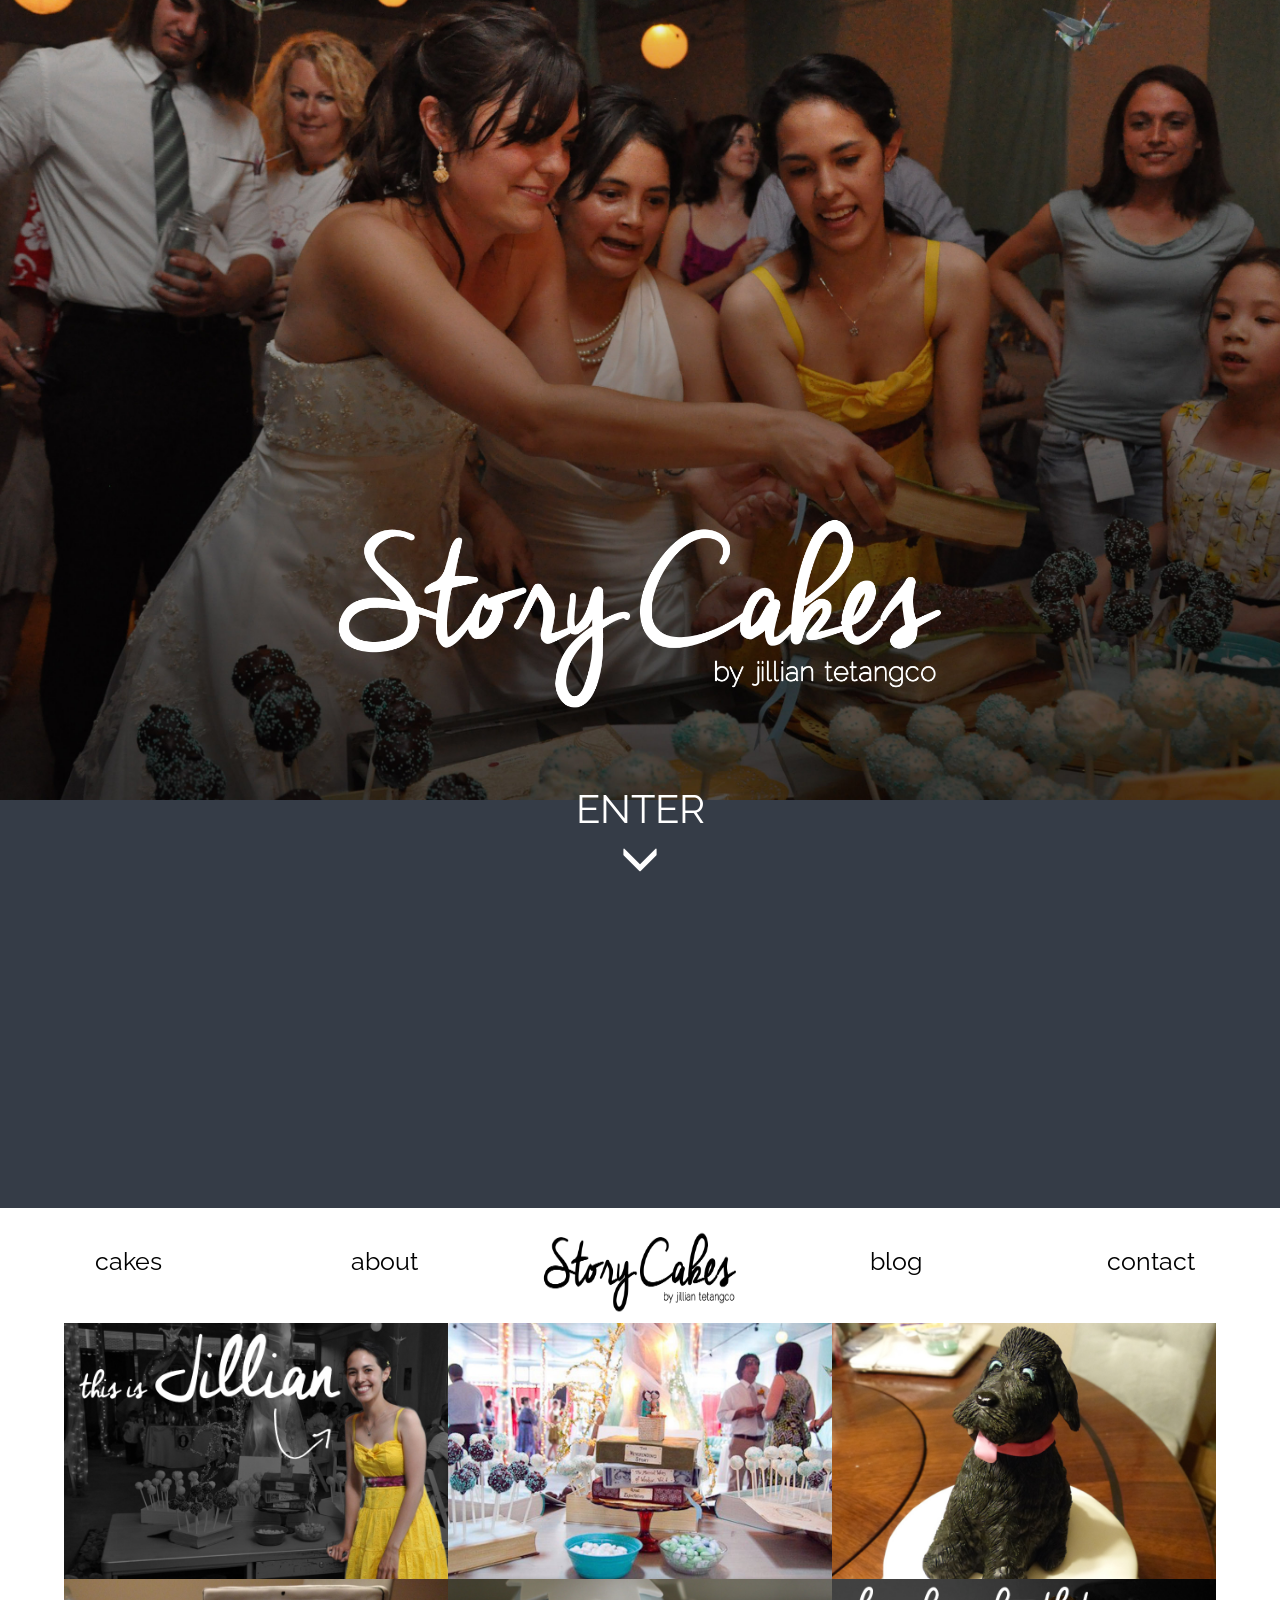
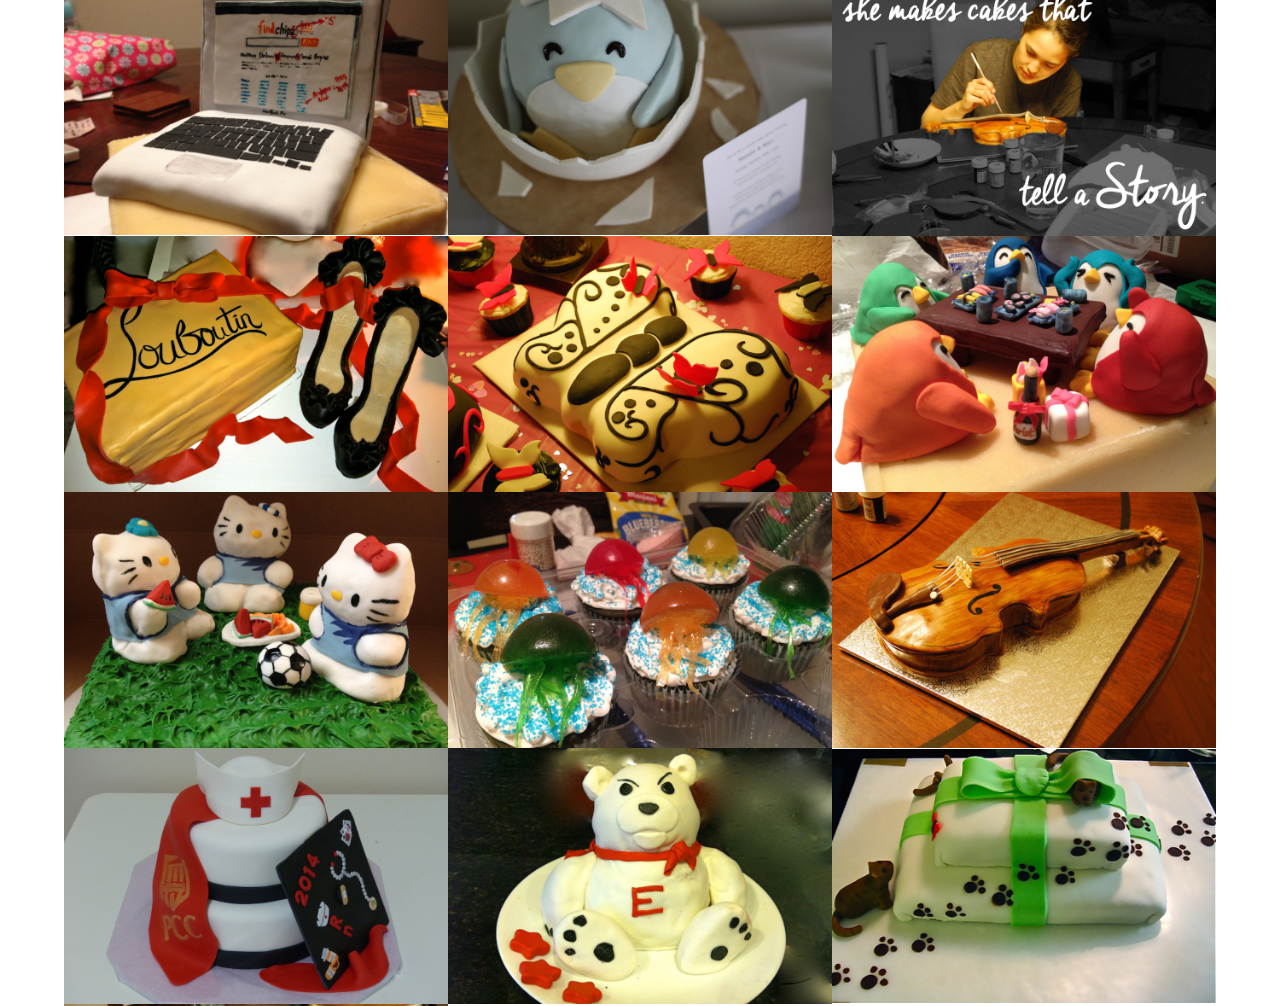
==== index.html @ 8d5866dd "added more cakes" ====
<!DOCTYPE HTML>
<html lang="en">
	<head>
		<link href='http://fonts.googleapis.com/css?family=Montserrat' rel='stylesheet' type='text/css'/>
    	<link href='http://fonts.googleapis.com/css?family=Raleway:400,300' rel='stylesheet' type='text/css'>
		<!--<link rel="shortcut icon" type="image/x-icon" href="img/favicon.ico">-->
		<link href="css/bootstrap.min.css" rel="stylesheet">
		<link rel="stylesheet" type="text/css" href="css/stylesheet.css" />
        <link rel="stylesheet" type="text/css" href="css/sass_compiled.css" />
        <link rel="stylesheet" type="text/css" href="css/sass_compiled.css.map" />
        <!-- jQuery -->
        <script src="js/jquery-1.11.0.min.js"></script>
		<meta charset="UTF-8">
		<title>Story Cakes</title>
	</head>
    <body>
        
        <!--[if lt IE 7]>
            <p class="chromeframe">You are using an <strong>outdated</strong> browser. Please <a href="http://browsehappy.com/">upgrade your browser</a> or <a href="http://www.google.com/chromeframe/?redirect=true">activate Google Chrome Frame</a> to improve your experience.</p>
        <![endif]-->
        
		<!-- Begin splash page -->
        <section id="slide-1" class="homeSlide">
            <div class="splash" data-center="background-position: 50% 0px;" data-top-bottom="background-position: 50% -100px;" data-anchor-target="#slide-1">
                <div class="splash-text"
                    data-center="bottom: 200px; opacity: 0"
                    data-top="bottom: 1200px; opacity: 1"
                    data-anchor-target="#slide-1">
                    
                </div>
                <div class="button-holder"> 
                    <a href="#wrapper" id="enter-button" class="btn btn-lg btn-outline">
                        ENTER<br>
                        <span class="glyphicon glyphicon-menu-down" aria-hidden="true"></span>
                    </a>
                </div>
            </div>
        </section>
        <!-- Top and Primary Navigation Begin -->
		<div id="wrapper">
			
			<div id="right-wrapper">
				<ul class="navbar" id="primary-nav">

					<li id="cakes-li">
						<a href="index.html#wrapper" id="adopt">cakes</a>
					</li>
					<li id="about-li">
						<a href="about.html" id="learnmore">about</a>
					</li>
					<li id="main-logo">
						<a href="home.html"><img id="logo" src="img/splash-text-black.png" alt="logo"/>
						</a>
					</li>
					<li id="blog-li">
						<a href="blog.html" id="rehome">blog</a>
					</li>
					<li id="contact-li">
						<a href="contact.html" id="support">contact</a>
					</li>
				</ul>
			</div>
		</div>
		<!-- Top and Primary Navigation End -->

		<div id="main-wrapper">
			<table>
                <tr>
                    <td class="title-slide">
                        <img id="jillian-slide-1" src="img/home-page-cakes/homepage-title-slide.jpg">
                    </td>    
                    <td class="cake">
                        <a href="#">
                            <img id="wedding" src="img/home-page-cakes/wedding-cake.jpg">
                            <h2 class="blurb cake-title">WEDDING</h2>
                            <p class="blurb cake-description">Sam and Randi, both writers, love books almost as much as they love each other.  

They had a book-themed wedding down to the cake.</p>
                        </a>
                    </td>
                    <td class="cake">
                        <a href="#">
                            <img id="dog" src="img/home-page-cakes/dog-cake.jpg">
                            <h2 class="blurb cake-title">ELANOR'S BIRTHDAY</h2>
                            <p class="blurb cake-description">Eleanor, a black golden-doodle and my dog’s best friend, had a birthday.</p>
                        </a>
                    </td>
                </tr>
                <tr>
                    <td class="cake">
                        <a href="#">
                            <img id="laptop" src="img/home-page-cakes/laptop-cake.jpg">
                            <h2 class="blurb cake-title">LAPTOP</h2>
                            <p class="blurb cake-description">A surprise cake for my coworker who did quality assurance testing on 

www.findchips.com.  No errors could go past her!</p>
                        </a>
                    </td>    
                    <td class="cake">
                        <a href="#">
                            <img id="penguin" src="img/home-page-cakes/penguin-cake.jpg">
                            <h2 class="blurb cake-title">HATCHING PENGUIN</h2>
                            <p class="blurb cake-description">What could be better than a penguin hatchling of for a penguin-lover’s baby shower?</p>
                        </a>
                    </td>
                    <td class="title-slide">
                        <img id="jillian-slide-1" src="img/home-page-cakes/homepage-title-slide2.jpg">
                    </td>  
                </tr>
                <tr>
                    <td class="cake">
                        <a href="#">
                            <img id="shoe" src="img/home-page-cakes/shoe-cake.jpeg">
                            <h2 class="blurb cake-title">LOUBOUTIN SHOES</h2>
                            <p class="blurb cake-description">Nicole couldn’t quite spend ~$1000 for the shoes her best friend loved, so she 

wanted to give them to her in another way.</p>
                        </a>
                    </td>    
                    <td class="cake">
                        <a href="#">
                            <img id="butterfly" src="img/home-page-cakes/butterfly-cake.jpg">
                            <h2 class="blurb cake-title">BUTTERFLY</h2>
                            <p class="blurb cake-description">Patty adores butterflies and the colors pink and black, so I wanted to make those

things come to life for her 47th birthday.</p>
                        </a>
                    </td>
                    <td class="cake">
                        <a href="#">
                            <img id="party" src="img/home-page-cakes/penguin-party-cake.jpg">
                            <h2 class="blurb cake-title">PENGUIN PARTY</h2>
                            <p class="blurb cake-description">Great times spent at an Izakaya restaurant with friends turned into a cake for a

penguin-lover!</p>
                        </a>
                    </td>
                </tr>
                <tr>
                    <td class="cake">
                        <a href="#">
                            <img id="kitty" src="img/home-page-cakes/kitty-cake.jpeg">
                            <h2 class="blurb cake-title">HELLO KITTY</h2>
                            <p class="blurb cake-description">Isabelle has magic Hello Kitty toys that come to life.  When she’s not looking, they

also like to play soccer in uniforms that match hers.</p>
                        </a>
                    </td>    
                    <td class="cake">
                        <a href="#">
                            <img id="jellyfish" src="img/home-page-cakes/jellyfish-cake.jpg">
                            <h2 class="blurb cake-title">JELLYFISH CUPCAKES</h2>
                            <p class="blurb cake-description">I melted down gummy bears and shaped them into jellyfish, Aya’s favorite sea 

creature!</p>
                        </a>
                    </td>
                    <td class="cake">
                        <a href="#">
                            <img id="violin" src="img/home-page-cakes/violin-cake.jpg">
                            <h2 class="blurb cake-title">VIOLIN</h2>
                            <p class="blurb cake-description">A chocolate violin cake made for a young, talented, and budding violinist!</p>
                        </a>
                    </td>
                </tr>
                <tr>
                    <td class="cake">
                        <a href="#">
                            <img id="nurse" src="img/home-page-cakes/nurse-cake.jpg">
                            <h2 class="blurb cake-title">NURSING SCHOOL GRADUATION</h2>
                            <p class="blurb cake-description">Stephanie, the nursing school graduate, made her graduation cap and unknowingly 

inspired this cake.</p>
                        </a>
                    </td>
                    <td class="cake">
                        <a href="#">
                            <img id="bear" src="img/home-page-cakes/polarbear.jpg">
                            <h2 class="blurb cake-title">POLAR BEAR</h2>
                            <p class="blurb cake-description">A feisty, fun red-velvet polar bear made for a friend’s birthday.</p>
                        </a>
                    </td>
                    <td class="cake">
                        <a href="#">
                            <img id="nurse" src="img/home-page-cakes/catpenguinturkey.jpg">
                            <h2 class="blurb cake-title">CAT, PENGUIN, TURKEY</h2>
                            <p class="blurb cake-description">These fun and silly cakes were my learning stepping stones into cake making.</p>
                        </a>
                    </td>
                </tr>
                <tr>
                    <td class="cake">
                        <a href="#">
                            <img id="soccer" src="img/home-page-cakes/angrysoccer.jpg">
                            <h2 class="blurb cake-title">ANGRY BIRD SOCCER</h2>
                            <p class="blurb cake-description">A quick, special surprise for two awesome kids who did amazing things at school!</p>
                        </a>
                    </td>
                </tr>
            </table>
		</div>
		
		<footer>
			<div class="footer-wrapper">
				<h2>copyright &copy; 2015 jillian tetangco.  storycakes.com</h2>
			</div>
		</footer>
        <!-- Include all compiled plugins (below), or include individual files as needed -->
        <script src="js/bootstrap.min.js"></script>
        <script src="js/skrollr.js"></script>
        <script src="js/_main.js"></script>
        <!-- Smooth scrolling javscript taken from CSS Tricks -->
        <script>
            $(function() {
              $('a[href*=#]:not([href=#])').click(function() {
                if (location.pathname.replace(/^\//,'') == this.pathname.replace(/^\//,'') && location.hostname == this.hostname) {

                  var target = $(this.hash);
                  target = target.length ? target : $('[name=' + this.hash.slice(1) +']');
                  if (target.length) {
                    $('html,body').animate({
                      scrollTop: target.offset().top
                    }, 1000);
                    return false;
                  }
                }
              });
            });
        </script>
    </body>
</html>
---- css/stylesheet.css ----
html, body {
	font-family: 'Raleway', sans-serif;
	margin: 0;
	height: 100%;
}
#wrapper {
	height: 115px;
	margin: 0;
	z-index: 99;
	position: relative;
	background-color: #fff;
}
.inline {
	display: inline-block;
}
#right-wrapper {
	width: 100%;
	height: 115px;
	display: block;
	margin-left: auto;
	margin-right: auto;
	float: left;
}
.navbar {
	display: inline-block;
	padding: 0;
	height: 35px;
	margin: 30px 0 0 0;
	position: absolute;
}
#cakes-li {
	width: 20%; 
}
#about-li {
	width: 20%; 
}
#main-logo {
	width: 20%; 
    margin: -30px 0 0 0;
}
#blog-li {
	width: 20%; 
}
#contact-li {
	width: 20%; 
}
#wrapper img {
	width: 80%;
	height: 100px;
}
#primary-nav {
	position: relative;
	font-family: 'Raleway';
	font-size: 25px;
	padding-bottom: 20px;
	padding-top: 13px;
	width: 100%;
}
#primary-nav li {
	line-height: 0.75em;
}
.navbar li {
	height: auto;
	float: left;  /* This lines up the menu items horizontally */
	text-align: center;  /* All text is placed in the center of the box */
	list-style: none;  /* Removes the default styling (bullets) for the list */
	padding: 0;
}
.navbar a {	
	text-decoration: none;  /* Removes the default hyperlink styling. */
	display: block;
	text-align: center;
}
#primary-nav.navbar li a:hover {
	color: black;
}
#primary-nav.navbar a {
	color: black;
}
#main-wrapper {
	display: block;
	position: relative;
	width: 90%;
	min-height: 100%;
	margin: 0 auto;
	margin-bottom: -50px;
}
#main-wrapper:after {
	content: "";
	display: block;
}
footer {
	color: gray;
	margin-top: -50px;
	height: 50px;
	font-size: 8px;
}
.footer-wrapper, #main-wrapper:after {
	height: 50px;
}
.footer-wrapper {
	width: 90%;
	float: right;
	margin-right: auto;
	margin-left: auto;
	font-family: 'Raleway', sans-serif;
}
---- css/sass_compiled.css ----
section {
  height: 100%;
  max-height: 1400px;
  min-width: 960px;
  opacity: 1; }

.splash {
  background: #353C47 url("../img/splash-image-black.jpg") top center no-repeat;
  background-repeat: no-repeat;
  background-attachment: fixed;
  background-size: cover;
  width: 100%;
  height: 100%; }
  .splash .splash-text {
    width: 100%;
    height: 100%;
    overflow: hidden;
    position: relative;
    background: url("../img/splash-text.png") center center no-repeat;
    background-size: contain;
    top: 45%;
    left: 50%;
    height: 25%;
    width: 50%;
    margin: -15% 0 0 -25%; }
  .splash .button-holder #enter-button {
    width: 100%;
    font-size: 40px;
    position: absolute;
    bottom: 0; }
  .splash .btn-outline {
    color: white;
    background-color: transparent; }

#main-wrapper {
  width: 90%; }
  #main-wrapper .title-slide {
    width: 33%;
    padding: 0px;
    overflow: hidden;
    position: relative; }
    #main-wrapper .title-slide img {
      width: 100%;
      height: auto; }
  #main-wrapper .cake {
    width: 33%;
    padding: 0px;
    overflow: hidden;
    position: relative; }
    #main-wrapper .cake img {
      width: 100%;
      height: auto;
      -webkit-transition: all 0.5s ease;
      -moz-transition: all 0.5s ease;
      -o-transition: all 0.5s ease;
      -ms-transition: all 0.5s ease;
      transition: all 0.5s ease; }
    #main-wrapper .cake .blurb {
      position: absolute;
      top: 0;
      bottom: 0;
      left: 0;
      right: 0;
      color: #fff;
      visibility: hidden;
      opacity: 0;
      text-align: center;
      -webkit-transition: visibility opacity 0.2s; }
    #main-wrapper .cake .cake-title {
      height: 20%;
      top: 35%;
      overflow: hidden;
      white-space: nowrap; }
    #main-wrapper .cake .cake-description {
      width: 100%;
      font-size: 20px;
      height: 40%;
      top: 60%;
      padding: 20px; }
    #main-wrapper .cake:hover img {
      filter: blur(2px) grayscale(1) brightness(0.4);
      -webkit-filter: blur(2px) grayscale(1) brightness(0.4);
      -moz-filter: blur(2px) grayscale(1) brightness(0.4);
      -o-filter: blur(2px) grayscale(1) brightness(0.4);
      -ms-filter: blur(2px) grayscale(1) brightness(0.4); }
    #main-wrapper .cake:hover .blurb {
      visibility: visible;
      opacity: 1; }

/*# sourceMappingURL=sass_compiled.css.map */
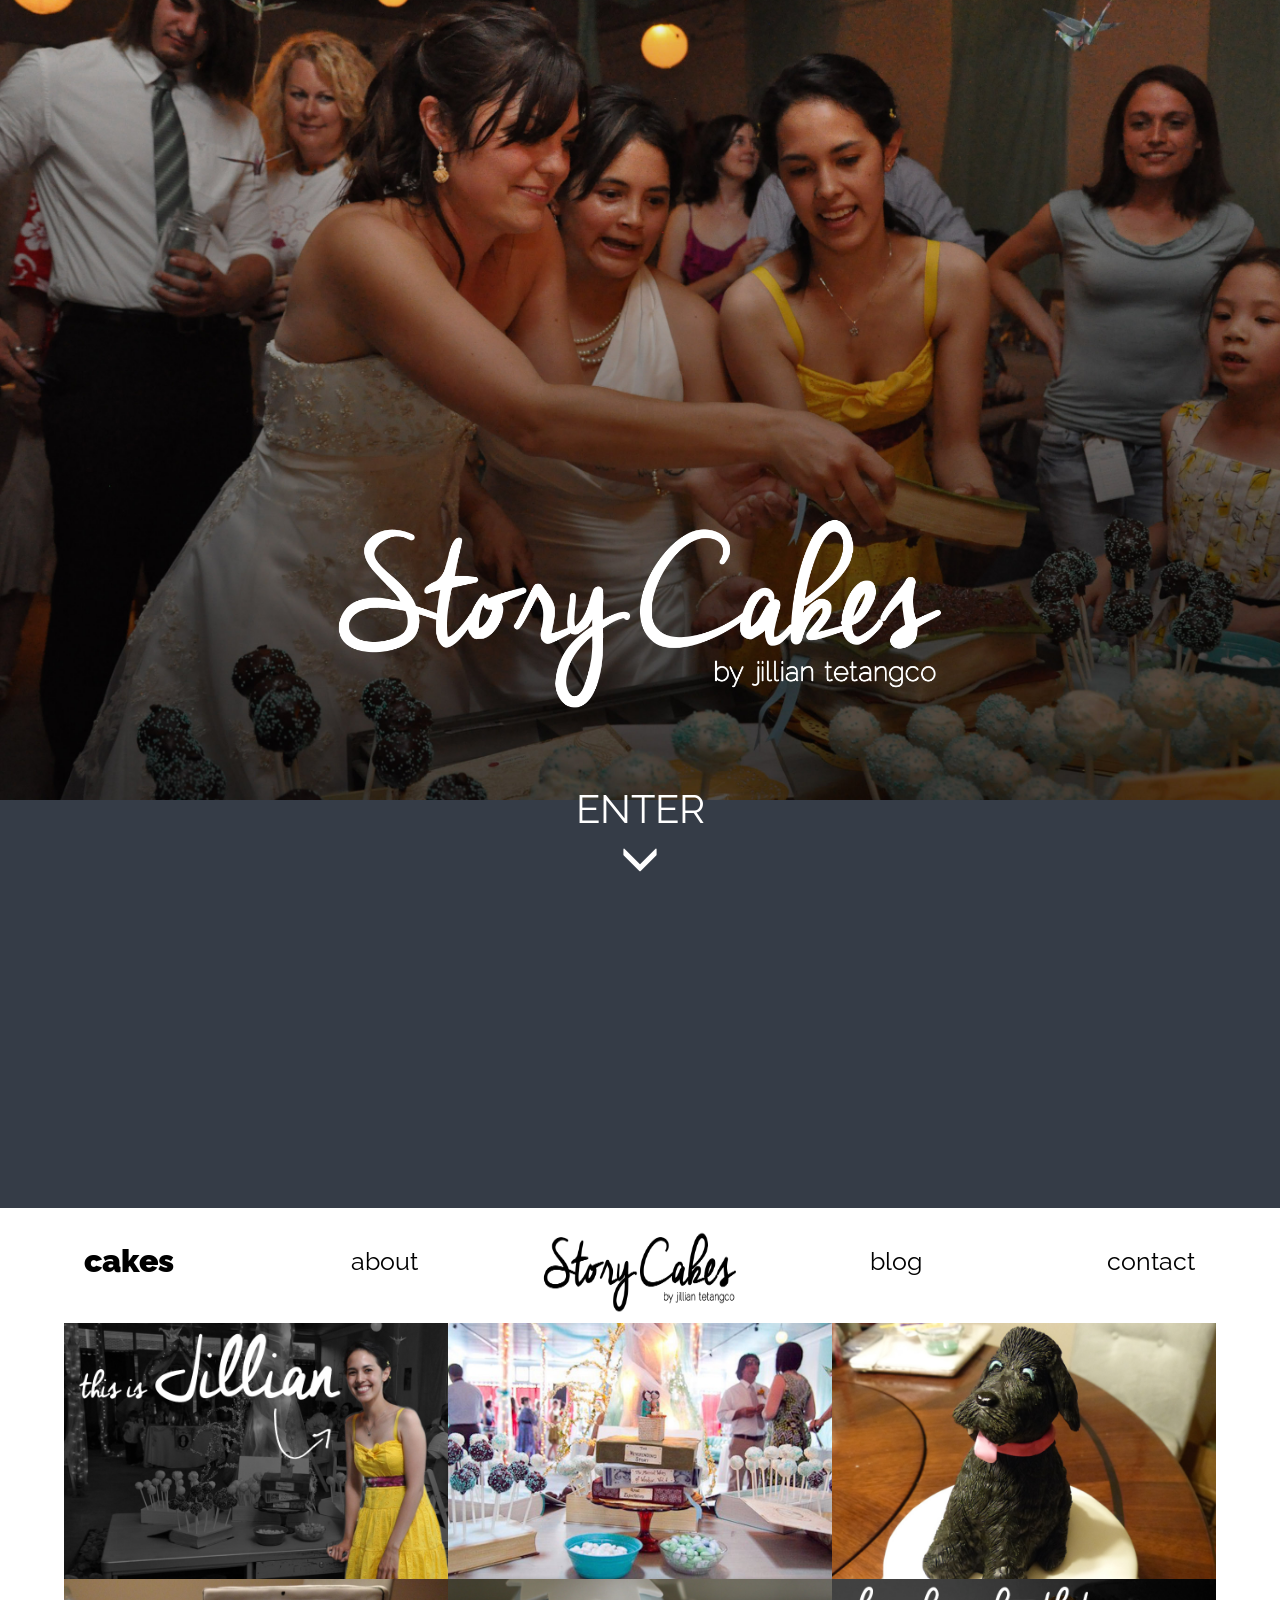
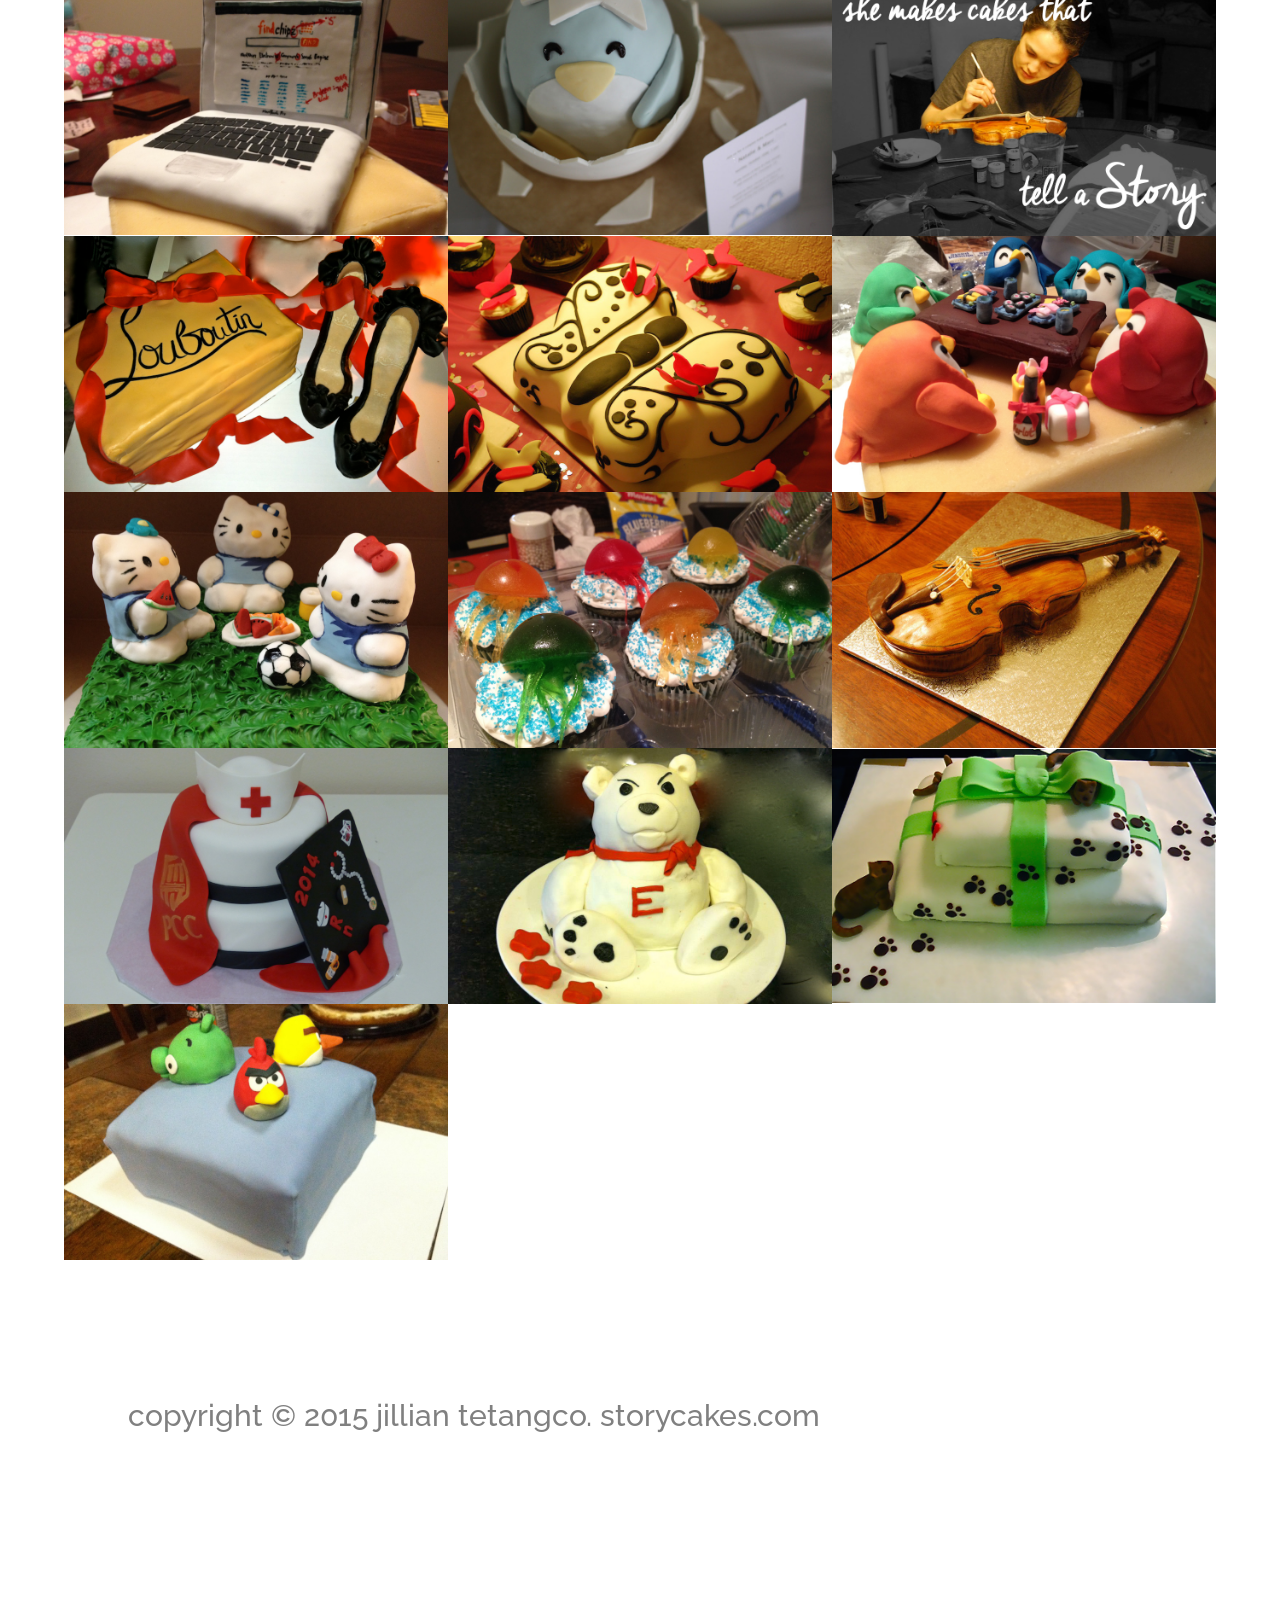
==== commit 14d49952: "restyled blog page, made active pages bolded title" ====
--- a/index.html
+++ b/index.html
@@ -42,7 +42,7 @@
 			<div id="right-wrapper">
 				<ul class="navbar" id="primary-nav">
 
-					<li id="cakes-li">
+					<li class="active" id="cakes-li">
 						<a href="index.html#wrapper" id="adopt">cakes</a>
 					</li>
 					<li id="about-li">
--- a/css/stylesheet.css
+++ b/css/stylesheet.css
@@ -27,6 +27,11 @@
 	height: 35px;
 	margin: 30px 0 0 0;
 	position: absolute;
+}
+#primary-nav.navbar > li.active > a {
+	display: inline-block;
+	font-weight: 900;
+	font-size: 32px;
 }
 #cakes-li {
 	width: 20%; 
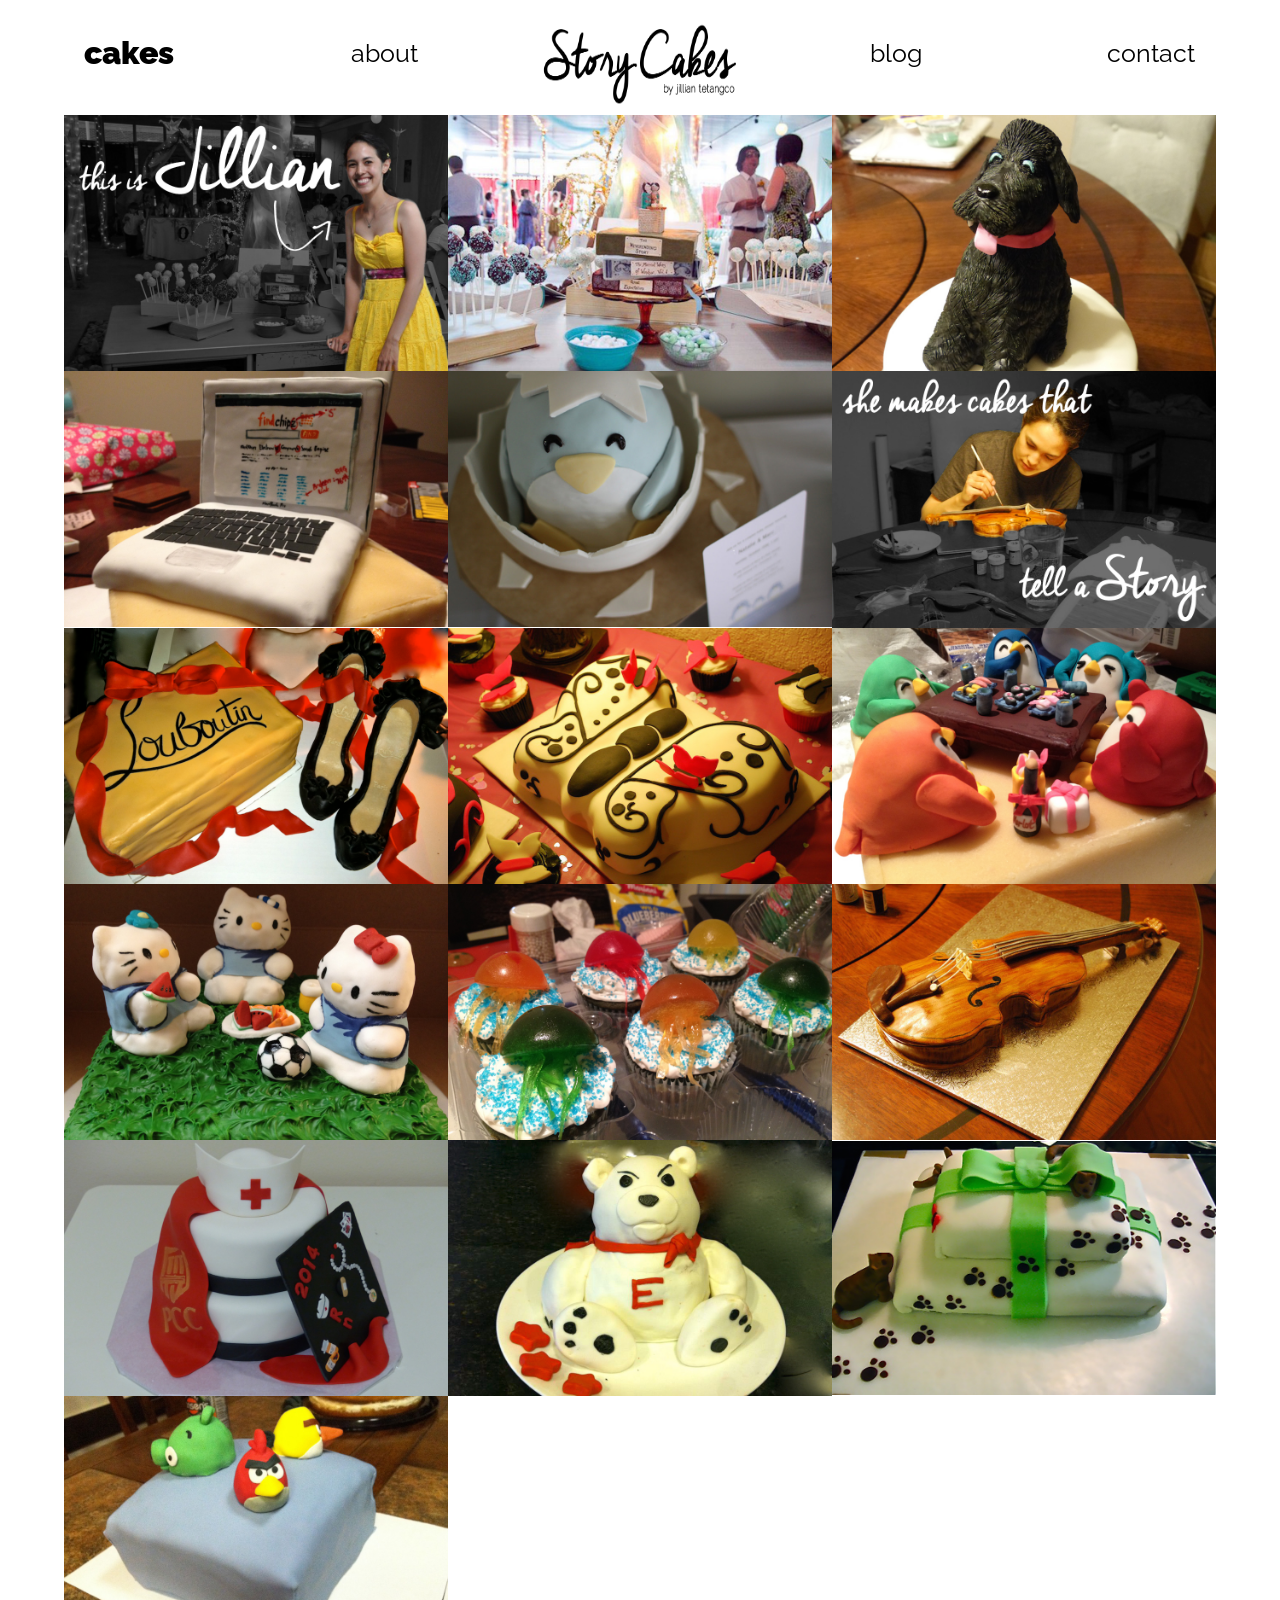
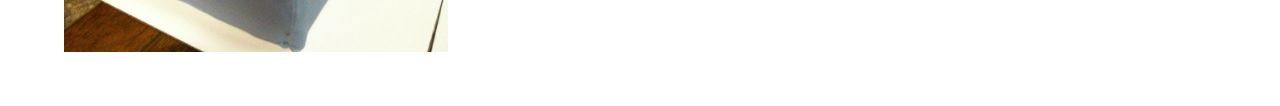
==== commit 131e1180: "modals" ====
--- a/index.html
+++ b/index.html
@@ -20,7 +20,7 @@
         <![endif]-->
         
 		<!-- Begin splash page -->
-        <section id="slide-1" class="homeSlide">
+        <!--<section id="slide-1" class="homeSlide">
             <div class="splash" data-center="background-position: 50% 0px;" data-top-bottom="background-position: 50% -100px;" data-anchor-target="#slide-1">
                 <div class="splash-text"
                     data-center="bottom: 200px; opacity: 0"
@@ -64,13 +64,78 @@
 		<!-- Top and Primary Navigation End -->
 
 		<div id="main-wrapper">
+            <!-- Wedding Modal -->
+            <div class="modal fade" id="wedding" tabindex="-1" role="dialog" aria-labelledby="myModalLabel" aria-hidden="true">
+                <div class="modal-dialog">
+                    <div class="modal-content">
+                        <div class="modal-header">
+                            <button type="button" class="close" data-dismiss="modal" aria-label="Close"><span aria-hidden="true">&times;</span></button>
+                            <h2 class="modal-title" id="myModalLabel">Wedding Cake</h2>
+                        </div>
+                        <div class="modal-body">
+                            <div class="main-img">
+                                <img src="img/home-page-cakes/wedding-cake.jpg" name="weddingpic">
+                            </div>
+                            <div class="side-img">
+                                <img src="img/home-page-cakes/wedding-cake.jpg" name="wedding1" onclick="weddingpic.src=wedding1.src">
+                                <img src="img/home-page-cakes/wedding-modal/wedding-modal-1.jpg" name="wedding2" onclick="weddingpic.src=wedding2.src">
+                                <img src="img/home-page-cakes/wedding-modal/wedding-modal-3.jpg" name="wedding3" onclick="weddingpic.src=wedding3.src">
+                            </div>
+                        </div>
+                    </div>
+                </div>
+            </div>
+            
+            <!-- Dog Modal -->
+            <div class="modal fade" id="dog" tabindex="-1" role="dialog" aria-labelledby="myModalLabel" aria-hidden="true">
+                <div class="modal-dialog">
+                    <div class="modal-content">
+                        <div class="modal-header">
+                            <button type="button" class="close" data-dismiss="modal" aria-label="Close"><span aria-hidden="true">&times;</span></button>
+                            <h2 class="modal-title" id="myModalLabel">Elanor's Birthday</h2>
+                        </div>
+                        <div class="modal-body">
+                            <div class="main-img">
+                                <img src="img/home-page-cakes/dog-cake.jpg" name="dogpic">
+                            </div>
+                            <div class="side-img">
+                                <img src="img/home-page-cakes/dog-cake.jpg" name="dog1" onclick="dogpic.src=dog1.src">
+                                <img src="img/home-page-cakes/dog-modal/dog-modal-1.jpg" name="dog2" onclick="dogpic.src=dog2.src">
+                                <img src="img/home-page-cakes/dog-modal/dog-modal-2.jpg" name="dog3" onclick="dogpic.src=dog3.src">
+                            </div>
+                        </div>
+                    </div>
+                </div>
+            </div>
+            
+            <!-- Laptop Modal -->
+            <div class="modal fade" id="dog" tabindex="-1" role="dialog" aria-labelledby="myModalLabel" aria-hidden="true">
+                <div class="modal-dialog">
+                    <div class="modal-content">
+                        <div class="modal-header">
+                            <button type="button" class="close" data-dismiss="modal" aria-label="Close"><span aria-hidden="true">&times;</span></button>
+                            <h2 class="modal-title" id="myModalLabel">Elanor's Birthday</h2>
+                        </div>
+                        <div class="modal-body">
+                            <div class="main-img">
+                                <img src="img/home-page-cakes/dog-cake.jpg" name="dogpic">
+                            </div>
+                            <div class="side-img">
+                                <img src="img/home-page-cakes/dog-cake.jpg" name="dog1" onclick="dogpic.src=dog1.src">
+                                <img src="img/home-page-cakes/dog-modal/dog-modal-1.jpg" name="dog2" onclick="dogpic.src=dog2.src">
+                                <img src="img/home-page-cakes/dog-modal/dog-modal-2.jpg" name="dog3" onclick="dogpic.src=dog3.src">
+                            </div>
+                        </div>
+                    </div>
+                </div>
+            </div>
 			<table>
                 <tr>
                     <td class="title-slide">
                         <img id="jillian-slide-1" src="img/home-page-cakes/homepage-title-slide.jpg">
                     </td>    
                     <td class="cake">
-                        <a href="#">
+                        <a data-toggle="modal" data-target="#wedding">
                             <img id="wedding" src="img/home-page-cakes/wedding-cake.jpg">
                             <h2 class="blurb cake-title">WEDDING</h2>
                             <p class="blurb cake-description">Sam and Randi, both writers, love books almost as much as they love each other.  
@@ -79,7 +144,7 @@
                         </a>
                     </td>
                     <td class="cake">
-                        <a href="#">
+                        <a data-toggle="modal" data-target="#dog">
                             <img id="dog" src="img/home-page-cakes/dog-cake.jpg">
                             <h2 class="blurb cake-title">ELANOR'S BIRTHDAY</h2>
                             <p class="blurb cake-description">Eleanor, a black golden-doodle and my dog’s best friend, had a birthday.</p>
@@ -88,7 +153,7 @@
                 </tr>
                 <tr>
                     <td class="cake">
-                        <a href="#">
+                        <a data-toggle="modal" data-target="#wedding">
                             <img id="laptop" src="img/home-page-cakes/laptop-cake.jpg">
                             <h2 class="blurb cake-title">LAPTOP</h2>
                             <p class="blurb cake-description">A surprise cake for my coworker who did quality assurance testing on 
@@ -97,7 +162,7 @@
                         </a>
                     </td>    
                     <td class="cake">
-                        <a href="#">
+                        <a data-toggle="modal" data-target="#wedding">
                             <img id="penguin" src="img/home-page-cakes/penguin-cake.jpg">
                             <h2 class="blurb cake-title">HATCHING PENGUIN</h2>
                             <p class="blurb cake-description">What could be better than a penguin hatchling of for a penguin-lover’s baby shower?</p>
@@ -109,7 +174,7 @@
                 </tr>
                 <tr>
                     <td class="cake">
-                        <a href="#">
+                        <a data-toggle="modal" data-target="#wedding">
                             <img id="shoe" src="img/home-page-cakes/shoe-cake.jpeg">
                             <h2 class="blurb cake-title">LOUBOUTIN SHOES</h2>
                             <p class="blurb cake-description">Nicole couldn’t quite spend ~$1000 for the shoes her best friend loved, so she 
@@ -118,7 +183,7 @@
                         </a>
                     </td>    
                     <td class="cake">
-                        <a href="#">
+                        <a data-toggle="modal" data-target="#wedding">
                             <img id="butterfly" src="img/home-page-cakes/butterfly-cake.jpg">
                             <h2 class="blurb cake-title">BUTTERFLY</h2>
                             <p class="blurb cake-description">Patty adores butterflies and the colors pink and black, so I wanted to make those
@@ -127,7 +192,7 @@
                         </a>
                     </td>
                     <td class="cake">
-                        <a href="#">
+                        <a data-toggle="modal" data-target="#wedding">
                             <img id="party" src="img/home-page-cakes/penguin-party-cake.jpg">
                             <h2 class="blurb cake-title">PENGUIN PARTY</h2>
                             <p class="blurb cake-description">Great times spent at an Izakaya restaurant with friends turned into a cake for a
@@ -138,7 +203,7 @@
                 </tr>
                 <tr>
                     <td class="cake">
-                        <a href="#">
+                        <a data-toggle="modal" data-target="#wedding">
                             <img id="kitty" src="img/home-page-cakes/kitty-cake.jpeg">
                             <h2 class="blurb cake-title">HELLO KITTY</h2>
                             <p class="blurb cake-description">Isabelle has magic Hello Kitty toys that come to life.  When she’s not looking, they
@@ -147,7 +212,7 @@
                         </a>
                     </td>    
                     <td class="cake">
-                        <a href="#">
+                        <a data-toggle="modal" data-target="#wedding">
                             <img id="jellyfish" src="img/home-page-cakes/jellyfish-cake.jpg">
                             <h2 class="blurb cake-title">JELLYFISH CUPCAKES</h2>
                             <p class="blurb cake-description">I melted down gummy bears and shaped them into jellyfish, Aya’s favorite sea 
@@ -156,7 +221,7 @@
                         </a>
                     </td>
                     <td class="cake">
-                        <a href="#">
+                        <a data-toggle="modal" data-target="#wedding">
                             <img id="violin" src="img/home-page-cakes/violin-cake.jpg">
                             <h2 class="blurb cake-title">VIOLIN</h2>
                             <p class="blurb cake-description">A chocolate violin cake made for a young, talented, and budding violinist!</p>
@@ -165,7 +230,7 @@
                 </tr>
                 <tr>
                     <td class="cake">
-                        <a href="#">
+                        <a data-toggle="modal" data-target="#wedding">
                             <img id="nurse" src="img/home-page-cakes/nurse-cake.jpg">
                             <h2 class="blurb cake-title">NURSING SCHOOL GRADUATION</h2>
                             <p class="blurb cake-description">Stephanie, the nursing school graduate, made her graduation cap and unknowingly 
@@ -174,14 +239,14 @@
                         </a>
                     </td>
                     <td class="cake">
-                        <a href="#">
+                        <a data-toggle="modal" data-target="#wedding">
                             <img id="bear" src="img/home-page-cakes/polarbear.jpg">
                             <h2 class="blurb cake-title">POLAR BEAR</h2>
                             <p class="blurb cake-description">A feisty, fun red-velvet polar bear made for a friend’s birthday.</p>
                         </a>
                     </td>
                     <td class="cake">
-                        <a href="#">
+                        <a data-toggle="modal" data-target="#wedding">
                             <img id="nurse" src="img/home-page-cakes/catpenguinturkey.jpg">
                             <h2 class="blurb cake-title">CAT, PENGUIN, TURKEY</h2>
                             <p class="blurb cake-description">These fun and silly cakes were my learning stepping stones into cake making.</p>
@@ -190,7 +255,7 @@
                 </tr>
                 <tr>
                     <td class="cake">
-                        <a href="#">
+                        <a data-toggle="modal" data-target="#wedding">
                             <img id="soccer" src="img/home-page-cakes/angrysoccer.jpg">
                             <h2 class="blurb cake-title">ANGRY BIRD SOCCER</h2>
                             <p class="blurb cake-description">A quick, special surprise for two awesome kids who did amazing things at school!</p>
--- a/css/sass_compiled.css
+++ b/css/sass_compiled.css
@@ -87,4 +87,25 @@
       visibility: visible;
       opacity: 1; }
 
+.modal-dialog {
+  width: 70%;
+  height: 40px; }
+  .modal-dialog .modal-body {
+    height: 100%; }
+    .modal-dialog .modal-body .main-img {
+      width: 75%;
+      display: inline-block; }
+      .modal-dialog .modal-body .main-img img {
+        width: 100%;
+        height: auto; }
+    .modal-dialog .modal-body .side-img {
+      width: 25%;
+      height: 100%;
+      float: right;
+      display: inline-block; }
+      .modal-dialog .modal-body .side-img img {
+        float: right;
+        width: 100%;
+        height: auto; }
+
 /*# sourceMappingURL=sass_compiled.css.map */
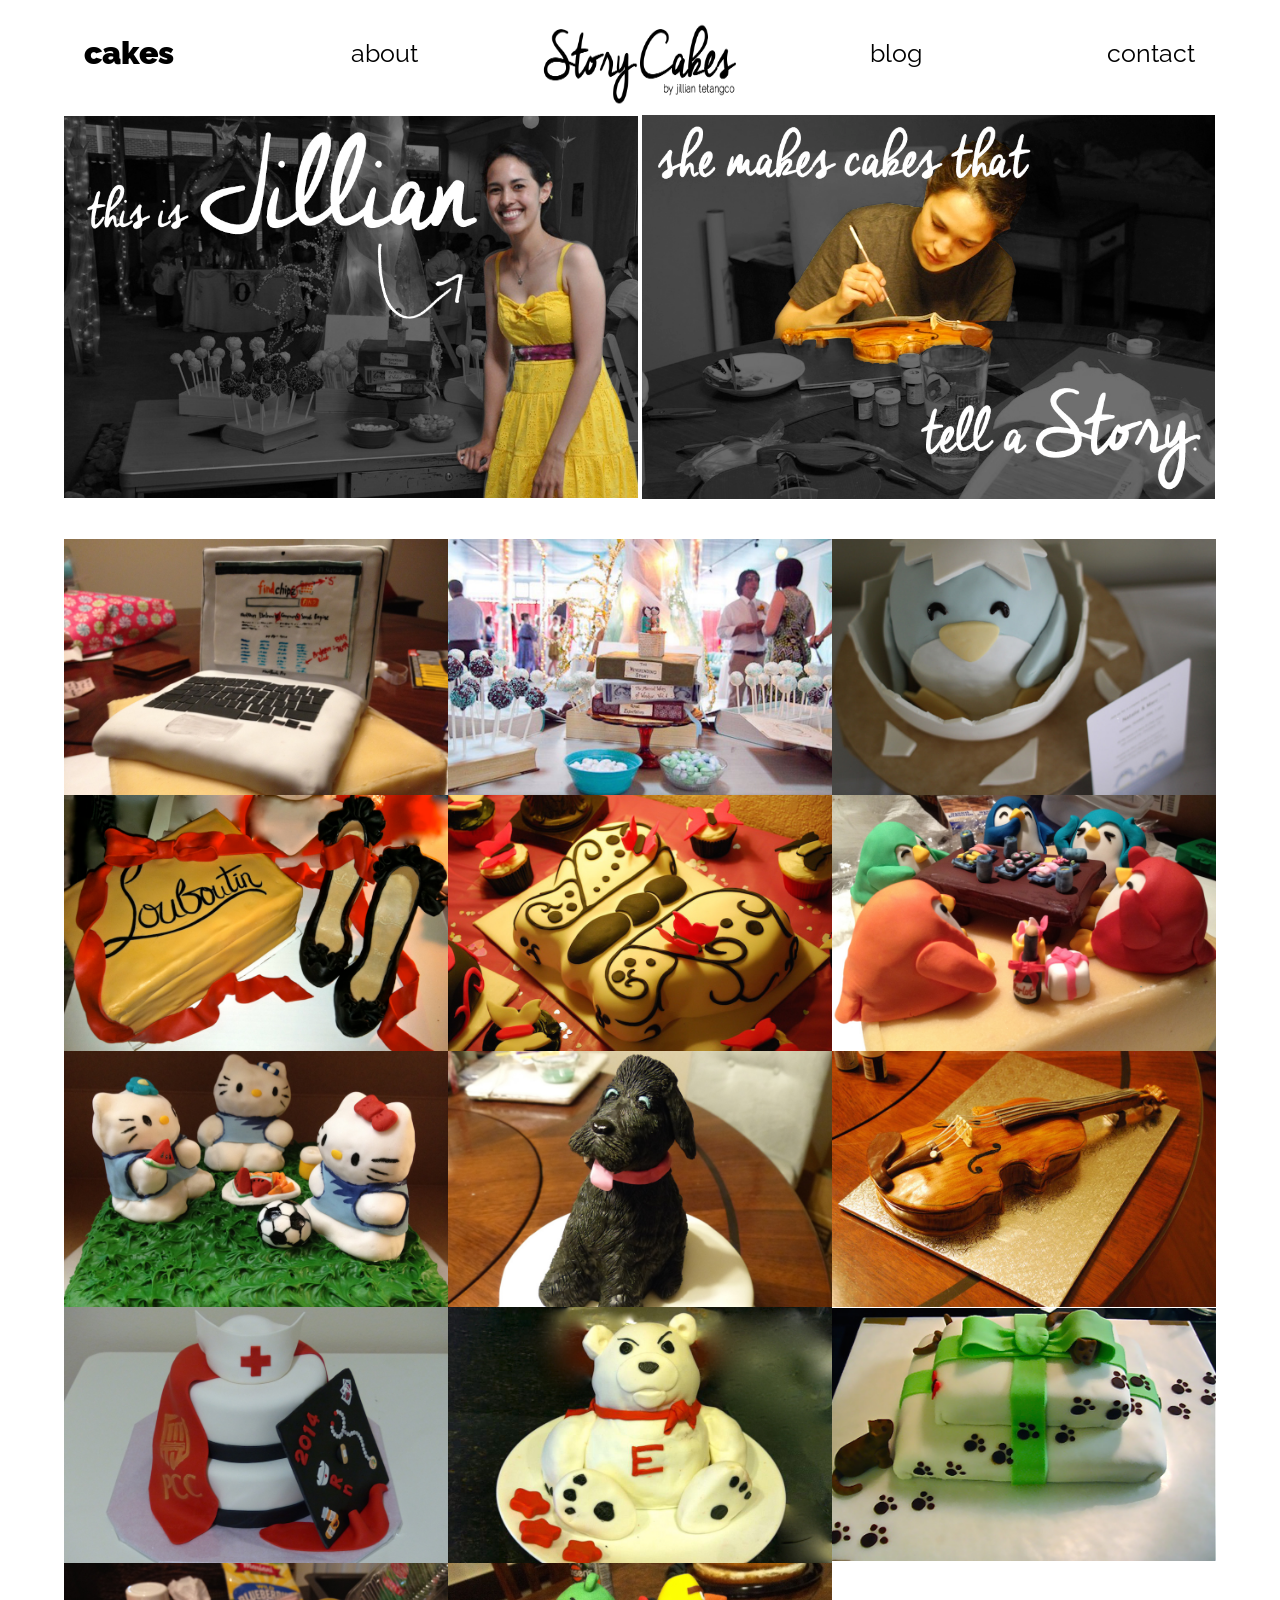
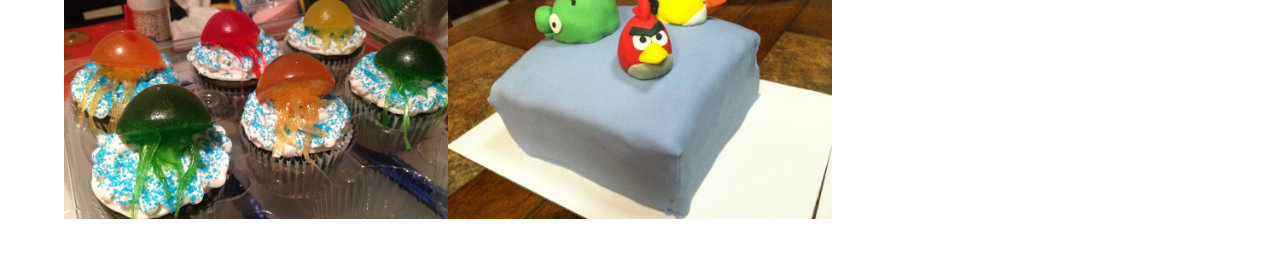
==== commit aa34e186: "more modals" ====
--- a/index.html
+++ b/index.html
@@ -109,31 +109,220 @@
             </div>
             
             <!-- Laptop Modal -->
-            <div class="modal fade" id="dog" tabindex="-1" role="dialog" aria-labelledby="myModalLabel" aria-hidden="true">
+            <div class="modal fade" id="laptop" tabindex="-1" role="dialog" aria-labelledby="myModalLabel" aria-hidden="true">
                 <div class="modal-dialog">
                     <div class="modal-content">
                         <div class="modal-header">
                             <button type="button" class="close" data-dismiss="modal" aria-label="Close"><span aria-hidden="true">&times;</span></button>
-                            <h2 class="modal-title" id="myModalLabel">Elanor's Birthday</h2>
-                        </div>
-                        <div class="modal-body">
-                            <div class="main-img">
-                                <img src="img/home-page-cakes/dog-cake.jpg" name="dogpic">
-                            </div>
-                            <div class="side-img">
-                                <img src="img/home-page-cakes/dog-cake.jpg" name="dog1" onclick="dogpic.src=dog1.src">
-                                <img src="img/home-page-cakes/dog-modal/dog-modal-1.jpg" name="dog2" onclick="dogpic.src=dog2.src">
-                                <img src="img/home-page-cakes/dog-modal/dog-modal-2.jpg" name="dog3" onclick="dogpic.src=dog3.src">
-                            </div>
-                        </div>
-                    </div>
-                </div>
-            </div>
+                            <h2 class="modal-title" id="myModalLabel">Findchip's Laptop</h2>
+                        </div>
+                        <div class="modal-body">
+                            <div class="main-img">
+                                <img src="img/home-page-cakes/laptop-cake.jpg" name="lappic">
+                            </div>
+                            <div class="side-img">
+                                <img src="img/home-page-cakes/laptop-cake.jpg" name="lap1" onclick="lappic.src=lap1.src">
+                                <img src="img/home-page-cakes/laptop-modal/laptop-1.jpg" name="lap2" onclick="lappic.src=lap2.src">
+                                <img src="img/home-page-cakes/laptop-modal/laptop-2.jpg" name="lap3" onclick="lappic.src=lap3.src">
+                            </div>
+                        </div>
+                    </div>
+                </div>
+            </div>
+            <!-- Penguin Modal -->
+            <div class="modal fade" id="penguin" tabindex="-1" role="dialog" aria-labelledby="myModalLabel" aria-hidden="true">
+                <div class="modal-dialog">
+                    <div class="modal-content">
+                        <div class="modal-header">
+                            <button type="button" class="close" data-dismiss="modal" aria-label="Close"><span aria-hidden="true">&times;</span></button>
+                            <h2 class="modal-title" id="myModalLabel">Hatching Penguin</h2>
+                        </div>
+                        <div class="modal-body">
+                            <div class="main-img">
+                                <img src="img/home-page-cakes/penguin-cake.jpg" name="penpic">
+                            </div>
+                            <div class="side-img">
+                                <img src="img/home-page-cakes/penguin-cake.jpg" name="pen1" onclick="penpic.src=pen1.src">
+                                <img src="img/home-page-cakes/penguin-modal/pengiun-1.jpeg" name="pen2" onclick="penpic.src=pen2.src">
+                                <img src="img/home-page-cakes/penguin-modal/penguin-2.jpg" name="pen3" onclick="penpic.src=pen3.src">
+                            </div>
+                        </div>
+                    </div>
+                </div>
+            </div>
+            <!-- Shoes Modal -->
+            <div class="modal fade" id="shoes" tabindex="-1" role="dialog" aria-labelledby="myModalLabel" aria-hidden="true">
+                <div class="modal-dialog">
+                    <div class="modal-content">
+                        <div class="modal-header">
+                            <button type="button" class="close" data-dismiss="modal" aria-label="Close"><span aria-hidden="true">&times;</span></button>
+                            <h2 class="modal-title" id="myModalLabel">Louboutin Shoes</h2>
+                        </div>
+                        <div class="modal-body">
+                            <div class="main-img">
+                                <img src="img/home-page-cakes/shoe-cake.jpeg" name="shoepic">
+                            </div>
+                            <div class="side-img">
+                                <img src="img/home-page-cakes/shoe-cake.jpeg" name="shoe1" onclick="shoepic.src=shoe1.src">
+                                <img src="img/home-page-cakes/shoe-modal/shoe-1.jpg" name="shoe2" onclick="shoepic.src=shoe2.src">
+                                <img src="img/home-page-cakes/shoe-modal/shoe-2.jpg" name="shoe3" onclick="shoepic.src=shoe3.src">
+                            </div>
+                        </div>
+                    </div>
+                </div>
+            </div>
+            <!-- Butterfly Modal -->
+            <div class="modal fade" id="butterfly" tabindex="-1" role="dialog" aria-labelledby="myModalLabel" aria-hidden="true">
+                <div class="modal-dialog">
+                    <div class="modal-content">
+                        <div class="modal-header">
+                            <button type="button" class="close" data-dismiss="modal" aria-label="Close">
+                                <span aria-hidden="true">&times;</span>
+                            </button>
+                            <h2 class="modal-title" id="myModalLabel">Butterfly</h2>
+                        </div>
+                        <div class="modal-body">
+                            <div class="main-img">
+                                <img src="img/home-page-cakes/butterfly-cake.jpg" name="bflypic">
+                            </div>
+                            <div class="side-img">
+                                <img src="img/home-page-cakes/butterfly-cake.jpg" name="bfly1" onclick="bflypic.src=shoe1.src">
+                                <img src="img/home-page-cakes/butterfly-modal/butterfly-1.jpg" name="bfly2" onclick="bflypic.src=bfly2.src">
+                                <img src="img/home-page-cakes/butterfly-modal/butterfly-2.jpg" name="bfly3" onclick="bflypic.src=bfly3.src">
+                            </div>
+                        </div>
+                    </div>
+                </div>
+            </div>
+            <!-- Butterfly Modal -->
+            <div class="modal fade" id="butterfly" tabindex="-1" role="dialog" aria-labelledby="myModalLabel" aria-hidden="true">
+                <div class="modal-dialog">
+                    <div class="modal-content">
+                        <div class="modal-header">
+                            <button type="button" class="close" data-dismiss="modal" aria-label="Close">
+                                <span aria-hidden="true">&times;</span>
+                            </button>
+                            <h2 class="modal-title" id="myModalLabel">Butterfly</h2>
+                        </div>
+                        <div class="modal-body">
+                            <div class="main-img">
+                                <img src="img/home-page-cakes/butterfly-cake.jpg" name="bflypic">
+                            </div>
+                            <div class="side-img">
+                                <img src="img/home-page-cakes/butterfly-cake.jpg" name="bfly1" onclick="bflypic.src=shoe1.src">
+                                <img src="img/home-page-cakes/butterfly-modal/butterfly-1.jpg" name="bfly2" onclick="bflypic.src=bfly2.src">
+                                <img src="img/home-page-cakes/butterfly-modal/butterfly-2.jpg" name="bfly3" onclick="bflypic.src=bfly3.src">
+                            </div>
+                        </div>
+                    </div>
+                </div>
+            </div>
+            <!-- Penguin Party Modal -->
+            <div class="modal fade" id="party" tabindex="-1" role="dialog" aria-labelledby="myModalLabel" aria-hidden="true">
+                <div class="modal-dialog">
+                    <div class="modal-content">
+                        <div class="modal-header">
+                            <button type="button" class="close" data-dismiss="modal" aria-label="Close">
+                                <span aria-hidden="true">&times;</span>
+                            </button>
+                            <h2 class="modal-title" id="myModalLabel">Penguin Party</h2>
+                        </div>
+                        <div class="modal-body">
+                            <div class="main-img">
+                                <img src="img/home-page-cakes/penguin-party-cake.jpg" name="partypic">
+                            </div>
+                            <div class="side-img">
+                                <img src="img/home-page-cakes/penguin-party-cake.jpg" name="party1" onclick="partypic.src=party1.src">
+                                <img src="img/home-page-cakes/penguin-party-modal/party-1.jpg" name="partypic2" onclick="partypic.src=partypic2.src">
+                                <img src="img/home-page-cakes/penguin-party-modal/party-2.jpg" name="partypic3" onclick="partypic.src=partypic3.src">
+                            </div>
+                        </div>
+                    </div>
+                </div>
+            </div>
+            <!-- Hello Kitty Party Modal -->
+            <div class="modal fade" id="kitty" tabindex="-1" role="dialog" aria-labelledby="myModalLabel" aria-hidden="true">
+                <div class="modal-dialog">
+                    <div class="modal-content">
+                        <div class="modal-header">
+                            <button type="button" class="close" data-dismiss="modal" aria-label="Close">
+                                <span aria-hidden="true">&times;</span>
+                            </button>
+                            <h2 class="modal-title" id="myModalLabel">Hello Kitty</h2>
+                        </div>
+                        <div class="modal-body">
+                            <div class="main-img">
+                                <img src="img/home-page-cakes/kitty-cake.jpeg" name="catpic">
+                            </div>
+                            <div class="side-img">
+                                <img src="img/home-page-cakes/kitty-cake.jpeg" name="cat1" onclick="catpic.src=cat1.src">
+                                <img src="img/home-page-cakes/kitty-modal/kitty-1.jpeg" name="catpic2" onclick="catpic.src=catpic2.src">
+                                <img src="img/home-page-cakes/kitty-modal/kitty-2.jpeg" name="catpic3" onclick="catpic.src=catpic3.src">
+                            </div>
+                        </div>
+                    </div>
+                </div>
+            </div>
+            <!-- Violin Party Modal -->
+            <div class="modal fade" id="violin" tabindex="-1" role="dialog" aria-labelledby="myModalLabel" aria-hidden="true">
+                <div class="modal-dialog">
+                    <div class="modal-content">
+                        <div class="modal-header">
+                            <button type="button" class="close" data-dismiss="modal" aria-label="Close">
+                                <span aria-hidden="true">&times;</span>
+                            </button>
+                            <h2 class="modal-title" id="myModalLabel">Violin</h2>
+                        </div>
+                        <div class="modal-body">
+                            <div class="main-img">
+                                <img src="img/home-page-cakes/violin-cake.jpg" name="viopic">
+                            </div>
+                            <div class="side-img">
+                                <img src="img/home-page-cakes/violin-cake.jpg" name="cat1" onclick="viopic.src=vio1.src">
+                                <img src="img/home-page-cakes/violin-modal/violin-1.jpg" name="viopic2" onclick="viopic.src=viopic2.src">
+                                <img src="img/home-page-cakes/violin-modal/violin-2.jpg" name="viopic3" onclick="viopic.src=viopic3.src">
+                            </div>
+                        </div>
+                    </div>
+                </div>
+            </div>
+            <!-- Nurse Party Modal -->
+            <div class="modal fade" id="nurse" tabindex="-1" role="dialog" aria-labelledby="myModalLabel" aria-hidden="true">
+                <div class="modal-dialog">
+                    <div class="modal-content">
+                        <div class="modal-header">
+                            <button type="button" class="close" data-dismiss="modal" aria-label="Close">
+                                <span aria-hidden="true">&times;</span>
+                            </button>
+                            <h2 class="modal-title" id="myModalLabel">Nursing Graduation</h2>
+                        </div>
+                        <div class="modal-body">
+                            <div class="main-img">
+                                <img src="img/home-page-cakes/nurse-cake.jpg" name="nurpic">
+                            </div>
+                            <div class="side-img">
+                                <img src="img/home-page-cakes/nurse-cake.jpg" name="nurpic1" onclick="nurpic.src=nurpic1.src">
+                                <img src="img/home-page-cakes/nurse-modal/nurse-1.jpg" name="nurpic2" onclick="nurpic.src=nurpic2.src">
+                                <img src="img/home-page-cakes/nurse-modal/nurse-2.jpg" name="nurpic3" onclick="nurpic.src=nurpic3.src">
+                            </div>
+                        </div>
+                    </div>
+                </div>
+            </div>
+            <img id="jillian-slide-1" src="img/home-page-cakes/homepage-title-slide.jpg">
+            <img id="jillian-slide-1" src="img/home-page-cakes/homepage-title-slide2.jpg">
+            <br><br><br>
 			<table>
                 <tr>
-                    <td class="title-slide">
-                        <img id="jillian-slide-1" src="img/home-page-cakes/homepage-title-slide.jpg">
-                    </td>    
+                    <td class="cake">
+                        <a data-toggle="modal" data-target="#laptop">
+                            <img id="laptop" src="img/home-page-cakes/laptop-cake.jpg">
+                            <h2 class="blurb cake-title">LAPTOP</h2>
+                            <p class="blurb cake-description">A surprise cake for my coworker who did quality assurance testing on 
+
+www.findchips.com.  No errors could go past her!</p>
+                        </a>
+                    </td>
                     <td class="cake">
                         <a data-toggle="modal" data-target="#wedding">
                             <img id="wedding" src="img/home-page-cakes/wedding-cake.jpg">
@@ -144,73 +333,94 @@
                         </a>
                     </td>
                     <td class="cake">
+                        <a data-toggle="modal" data-target="#penguin">
+                            <img id="penguin" src="img/home-page-cakes/penguin-cake.jpg">
+                            <h2 class="blurb cake-title">HATCHING PENGUIN</h2>
+                            <p class="blurb cake-description">What could be better than a penguin hatchling of for a penguin-lover’s baby shower?</p>
+                        </a>
+                    </td>
+                </tr>
+                <tr>
+                    <td class="cake">
+                        <a data-toggle="modal" data-target="#shoes">
+                            <img id="shoe" src="img/home-page-cakes/shoe-cake.jpeg">
+                            <h2 class="blurb cake-title">LOUBOUTIN SHOES</h2>
+                            <p class="blurb cake-description">Nicole couldn’t quite spend ~$1000 for the shoes her best friend loved, so she 
+
+wanted to give them to her in another way.</p>
+                        </a>
+                    </td>    
+                    <td class="cake">
+                        <a data-toggle="modal" data-target="#butterfly">
+                            <img id="butterfly" src="img/home-page-cakes/butterfly-cake.jpg">
+                            <h2 class="blurb cake-title">BUTTERFLY</h2>
+                            <p class="blurb cake-description">Patty adores butterflies and the colors pink and black, so I wanted to make those
+
+things come to life for her 47th birthday.</p>
+                        </a>
+                    </td>
+                    <td class="cake">
+                        <a data-toggle="modal" data-target="#party">
+                            <img id="party" src="img/home-page-cakes/penguin-party-cake.jpg">
+                            <h2 class="blurb cake-title">PENGUIN PARTY</h2>
+                            <p class="blurb cake-description">Great times spent at an Izakaya restaurant with friends turned into a cake for a
+
+penguin-lover!</p>
+                        </a>
+                    </td>
+                </tr>
+                <tr>
+                    <td class="cake">
+                        <a data-toggle="modal" data-target="#kitty">
+                            <img id="kitty" src="img/home-page-cakes/kitty-cake.jpeg">
+                            <h2 class="blurb cake-title">HELLO KITTY</h2>
+                            <p class="blurb cake-description">Isabelle has magic Hello Kitty toys that come to life.  When she’s not looking, they
+
+also like to play soccer in uniforms that match hers.</p>
+                        </a>
+                    </td>    
+                    
+                    <td class="cake">
                         <a data-toggle="modal" data-target="#dog">
                             <img id="dog" src="img/home-page-cakes/dog-cake.jpg">
                             <h2 class="blurb cake-title">ELANOR'S BIRTHDAY</h2>
                             <p class="blurb cake-description">Eleanor, a black golden-doodle and my dog’s best friend, had a birthday.</p>
                         </a>
                     </td>
+                    <td class="cake">
+                        <a data-toggle="modal" data-target="#violin">
+                            <img id="violin" src="img/home-page-cakes/violin-cake.jpg">
+                            <h2 class="blurb cake-title">VIOLIN</h2>
+                            <p class="blurb cake-description">A chocolate violin cake made for a young, talented, and budding violinist!</p>
+                        </a>
+                    </td>
                 </tr>
                 <tr>
                     <td class="cake">
-                        <a data-toggle="modal" data-target="#wedding">
-                            <img id="laptop" src="img/home-page-cakes/laptop-cake.jpg">
-                            <h2 class="blurb cake-title">LAPTOP</h2>
-                            <p class="blurb cake-description">A surprise cake for my coworker who did quality assurance testing on 
-
-www.findchips.com.  No errors could go past her!</p>
-                        </a>
-                    </td>    
-                    <td class="cake">
-                        <a data-toggle="modal" data-target="#wedding">
-                            <img id="penguin" src="img/home-page-cakes/penguin-cake.jpg">
-                            <h2 class="blurb cake-title">HATCHING PENGUIN</h2>
-                            <p class="blurb cake-description">What could be better than a penguin hatchling of for a penguin-lover’s baby shower?</p>
-                        </a>
-                    </td>
-                    <td class="title-slide">
-                        <img id="jillian-slide-1" src="img/home-page-cakes/homepage-title-slide2.jpg">
-                    </td>  
+                        <a data-toggle="modal" data-target="#nurse">
+                            <img id="nurse" src="img/home-page-cakes/nurse-cake.jpg">
+                            <h2 class="blurb cake-title">NURSING SCHOOL GRADUATION</h2>
+                            <p class="blurb cake-description">Stephanie, the nursing school graduate, made her graduation cap and unknowingly 
+
+inspired this cake.</p>
+                        </a>
+                    </td>
+                    <td class="cake">
+                        <a data-toggle="modal" data-target="#bear">
+                            <img id="bear" src="img/home-page-cakes/polarbear.jpg">
+                            <h2 class="blurb cake-title">POLAR BEAR</h2>
+                            <p class="blurb cake-description">A feisty, fun red-velvet polar bear made for a friend’s birthday.</p>
+                        </a>
+                    </td>
+                    <td class="cake">
+                        <a data-toggle="modal" data-target="#catpenguinturkey">
+                            <img id="cat" src="img/home-page-cakes/catpenguinturkey.jpg">
+                            <h2 class="blurb cake-title">CAT, PENGUIN, TURKEY</h2>
+                            <p class="blurb cake-description">These fun and silly cakes were my learning stepping stones into cake making.</p>
+                        </a>
+                    </td>
                 </tr>
                 <tr>
-                    <td class="cake">
-                        <a data-toggle="modal" data-target="#wedding">
-                            <img id="shoe" src="img/home-page-cakes/shoe-cake.jpeg">
-                            <h2 class="blurb cake-title">LOUBOUTIN SHOES</h2>
-                            <p class="blurb cake-description">Nicole couldn’t quite spend ~$1000 for the shoes her best friend loved, so she 
-
-wanted to give them to her in another way.</p>
-                        </a>
-                    </td>    
-                    <td class="cake">
-                        <a data-toggle="modal" data-target="#wedding">
-                            <img id="butterfly" src="img/home-page-cakes/butterfly-cake.jpg">
-                            <h2 class="blurb cake-title">BUTTERFLY</h2>
-                            <p class="blurb cake-description">Patty adores butterflies and the colors pink and black, so I wanted to make those
-
-things come to life for her 47th birthday.</p>
-                        </a>
-                    </td>
-                    <td class="cake">
-                        <a data-toggle="modal" data-target="#wedding">
-                            <img id="party" src="img/home-page-cakes/penguin-party-cake.jpg">
-                            <h2 class="blurb cake-title">PENGUIN PARTY</h2>
-                            <p class="blurb cake-description">Great times spent at an Izakaya restaurant with friends turned into a cake for a
-
-penguin-lover!</p>
-                        </a>
-                    </td>
-                </tr>
-                <tr>
-                    <td class="cake">
-                        <a data-toggle="modal" data-target="#wedding">
-                            <img id="kitty" src="img/home-page-cakes/kitty-cake.jpeg">
-                            <h2 class="blurb cake-title">HELLO KITTY</h2>
-                            <p class="blurb cake-description">Isabelle has magic Hello Kitty toys that come to life.  When she’s not looking, they
-
-also like to play soccer in uniforms that match hers.</p>
-                        </a>
-                    </td>    
                     <td class="cake">
                         <a data-toggle="modal" data-target="#wedding">
                             <img id="jellyfish" src="img/home-page-cakes/jellyfish-cake.jpg">
@@ -220,42 +430,9 @@
 creature!</p>
                         </a>
                     </td>
-                    <td class="cake">
-                        <a data-toggle="modal" data-target="#wedding">
-                            <img id="violin" src="img/home-page-cakes/violin-cake.jpg">
-                            <h2 class="blurb cake-title">VIOLIN</h2>
-                            <p class="blurb cake-description">A chocolate violin cake made for a young, talented, and budding violinist!</p>
-                        </a>
-                    </td>
-                </tr>
-                <tr>
-                    <td class="cake">
-                        <a data-toggle="modal" data-target="#wedding">
-                            <img id="nurse" src="img/home-page-cakes/nurse-cake.jpg">
-                            <h2 class="blurb cake-title">NURSING SCHOOL GRADUATION</h2>
-                            <p class="blurb cake-description">Stephanie, the nursing school graduate, made her graduation cap and unknowingly 
-
-inspired this cake.</p>
-                        </a>
-                    </td>
-                    <td class="cake">
-                        <a data-toggle="modal" data-target="#wedding">
-                            <img id="bear" src="img/home-page-cakes/polarbear.jpg">
-                            <h2 class="blurb cake-title">POLAR BEAR</h2>
-                            <p class="blurb cake-description">A feisty, fun red-velvet polar bear made for a friend’s birthday.</p>
-                        </a>
-                    </td>
-                    <td class="cake">
-                        <a data-toggle="modal" data-target="#wedding">
-                            <img id="nurse" src="img/home-page-cakes/catpenguinturkey.jpg">
-                            <h2 class="blurb cake-title">CAT, PENGUIN, TURKEY</h2>
-                            <p class="blurb cake-description">These fun and silly cakes were my learning stepping stones into cake making.</p>
-                        </a>
-                    </td>
-                </tr>
-                <tr>
-                    <td class="cake">
-                        <a data-toggle="modal" data-target="#wedding">
+                    
+                    <td class="cake">
+                        <a data-toggle="modal" data-target="#angrysoccer">
                             <img id="soccer" src="img/home-page-cakes/angrysoccer.jpg">
                             <h2 class="blurb cake-title">ANGRY BIRD SOCCER</h2>
                             <p class="blurb cake-description">A quick, special surprise for two awesome kids who did amazing things at school!</p>
--- a/css/sass_compiled.css
+++ b/css/sass_compiled.css
@@ -34,12 +34,14 @@
 
 #main-wrapper {
   width: 90%; }
-  #main-wrapper .title-slide {
-    width: 33%;
+  #main-wrapper #jillian-slide-1 {
+    width: 49.8%;
+    margin: 0;
     padding: 0px;
+    display: inline-block;
     overflow: hidden;
     position: relative; }
-    #main-wrapper .title-slide img {
+    #main-wrapper #jillian-slide-1 img {
       width: 100%;
       height: auto; }
   #main-wrapper .cake {
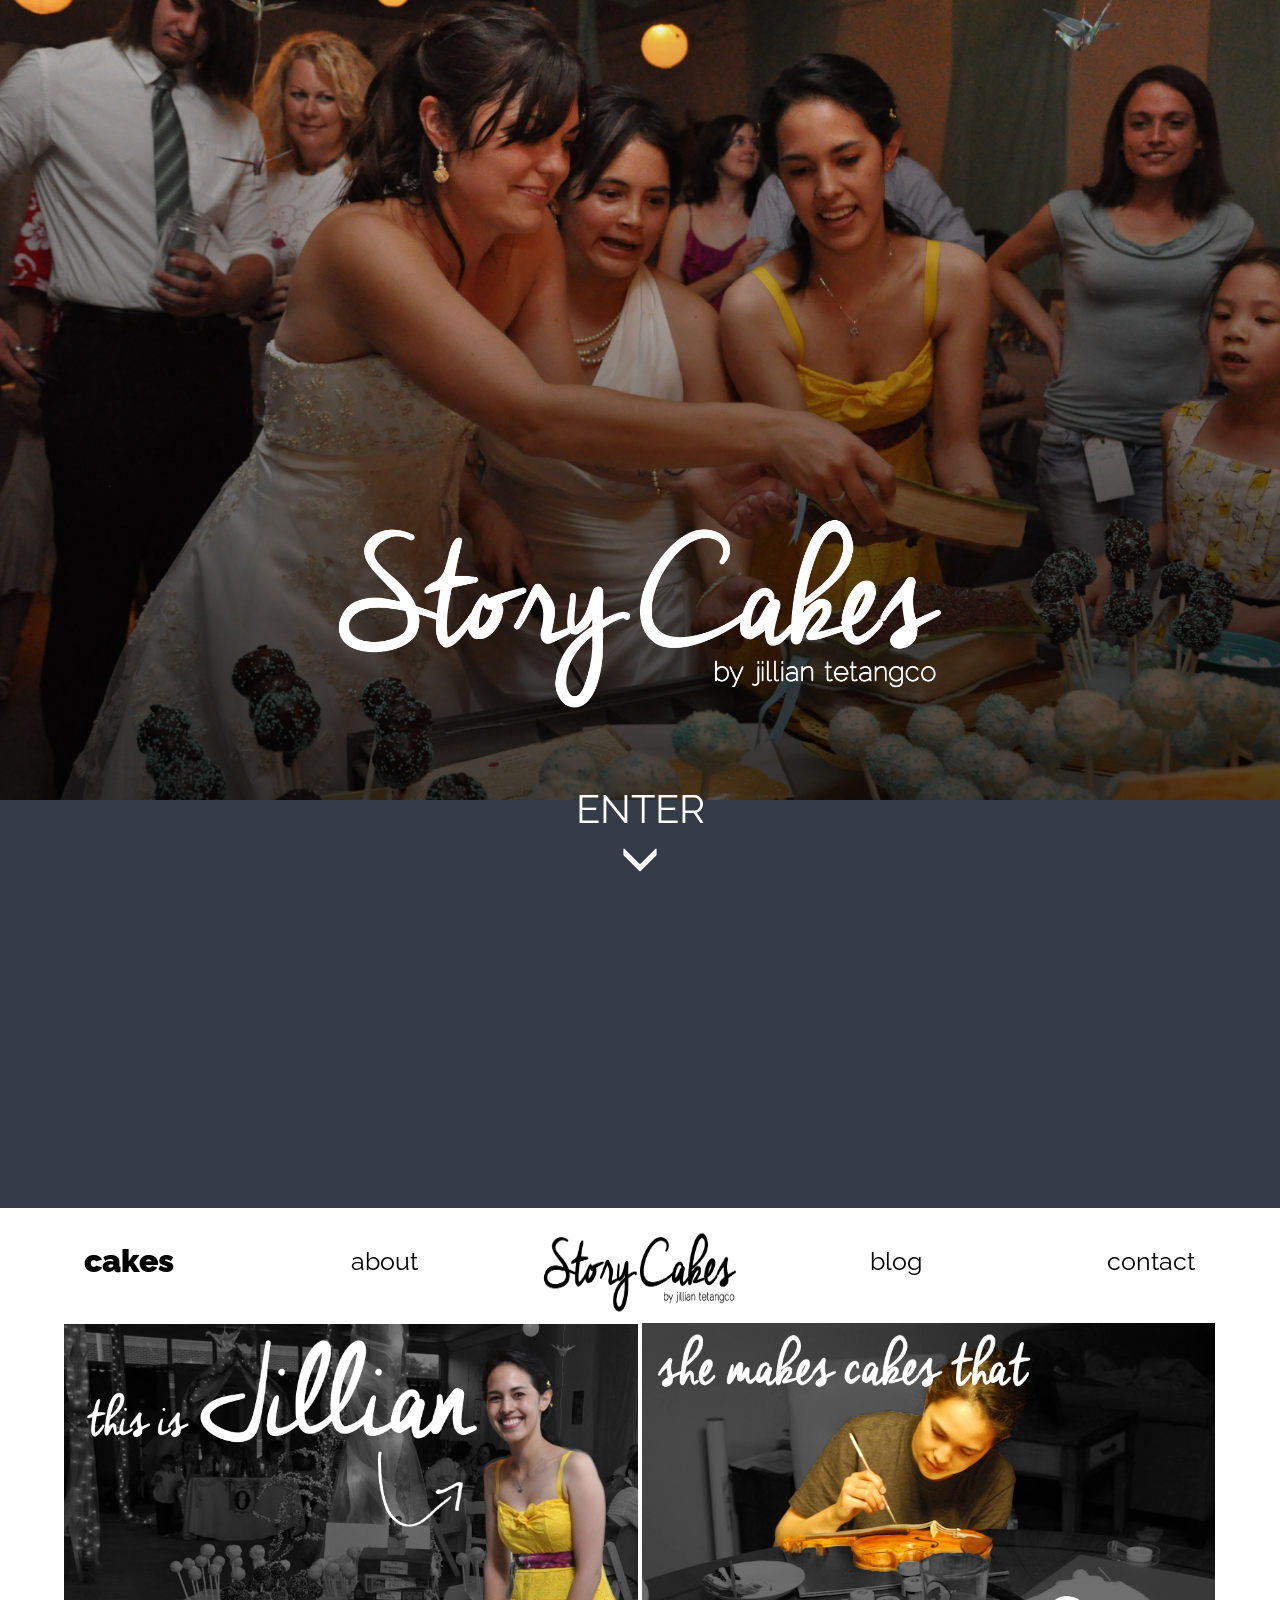
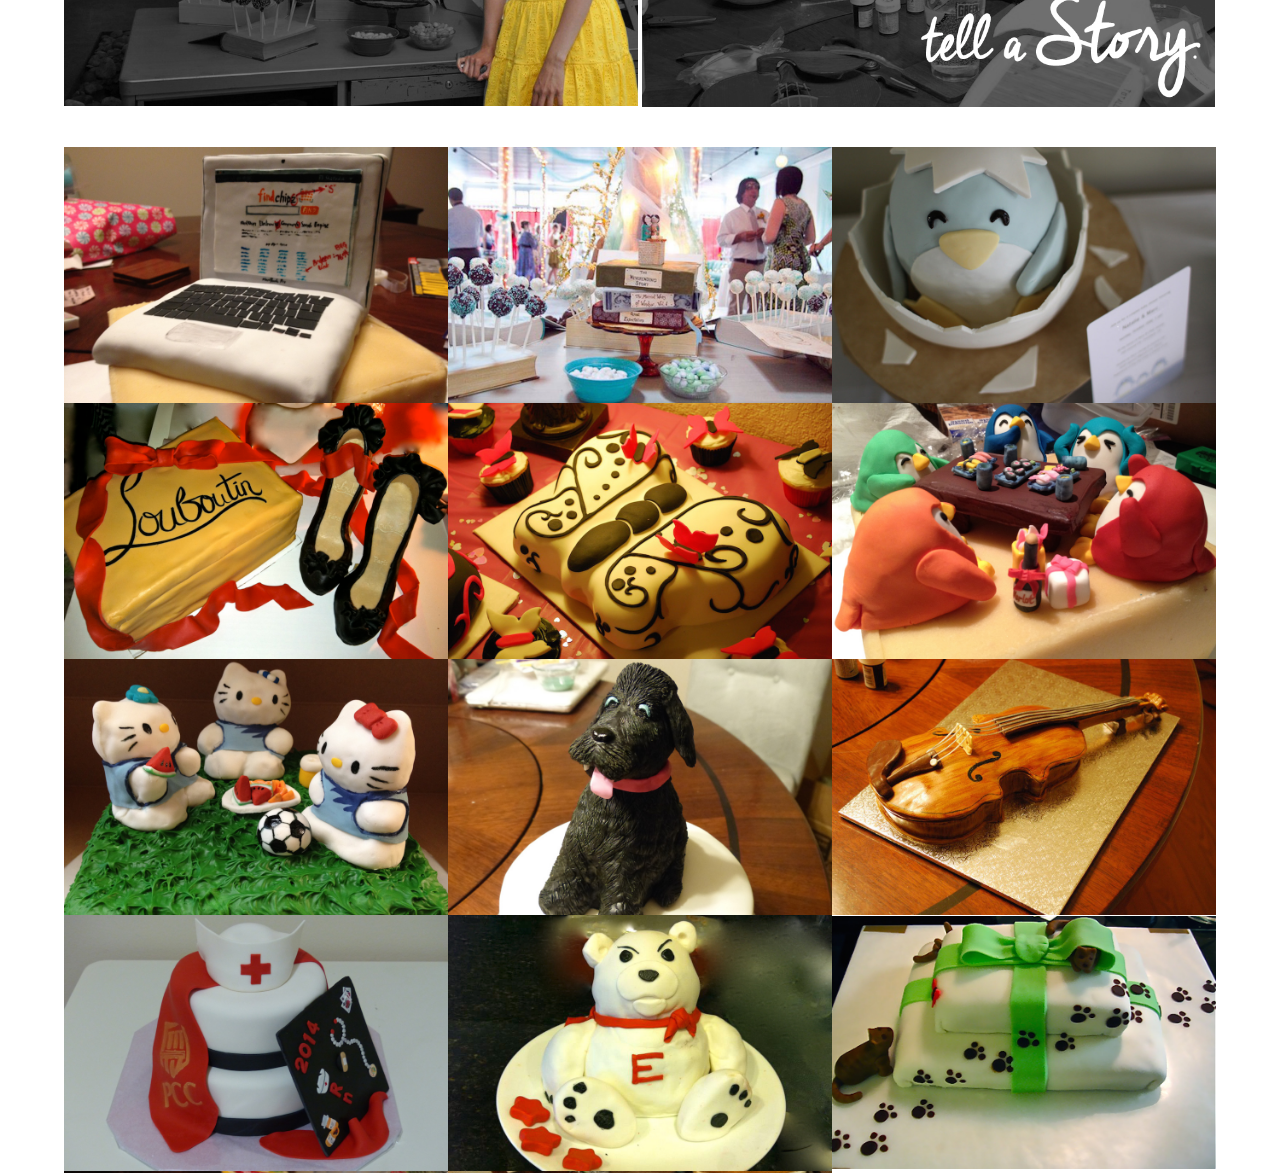
==== commit 3ad8845d: "fixed contact page field text not going away when clicking" ====
--- a/index.html
+++ b/index.html
@@ -20,7 +20,7 @@
         <![endif]-->
         
 		<!-- Begin splash page -->
-        <!--<section id="slide-1" class="homeSlide">
+        <section id="slide-1" class="homeSlide">
             <div class="splash" data-center="background-position: 50% 0px;" data-top-bottom="background-position: 50% -100px;" data-anchor-target="#slide-1">
                 <div class="splash-text"
                     data-center="bottom: 200px; opacity: 0"
@@ -255,7 +255,7 @@
                                 <img src="img/home-page-cakes/kitty-cake.jpeg" name="catpic">
                             </div>
                             <div class="side-img">
-                                <img src="img/home-page-cakes/kitty-cake.jpeg" name="cat1" onclick="catpic.src=cat1.src">
+                                <img src="img/home-page-cakes/kitty-cake.jpeg" name="catpic1" onclick="catpic.src=catpic1.src">
                                 <img src="img/home-page-cakes/kitty-modal/kitty-1.jpeg" name="catpic2" onclick="catpic.src=catpic2.src">
                                 <img src="img/home-page-cakes/kitty-modal/kitty-2.jpeg" name="catpic3" onclick="catpic.src=catpic3.src">
                             </div>
@@ -278,7 +278,7 @@
                                 <img src="img/home-page-cakes/violin-cake.jpg" name="viopic">
                             </div>
                             <div class="side-img">
-                                <img src="img/home-page-cakes/violin-cake.jpg" name="cat1" onclick="viopic.src=vio1.src">
+                                <img src="img/home-page-cakes/violin-cake.jpg" name="vio1" onclick="viopic.src=vio1.src">
                                 <img src="img/home-page-cakes/violin-modal/violin-1.jpg" name="viopic2" onclick="viopic.src=viopic2.src">
                                 <img src="img/home-page-cakes/violin-modal/violin-2.jpg" name="viopic3" onclick="viopic.src=viopic3.src">
                             </div>
@@ -304,6 +304,98 @@
                                 <img src="img/home-page-cakes/nurse-cake.jpg" name="nurpic1" onclick="nurpic.src=nurpic1.src">
                                 <img src="img/home-page-cakes/nurse-modal/nurse-1.jpg" name="nurpic2" onclick="nurpic.src=nurpic2.src">
                                 <img src="img/home-page-cakes/nurse-modal/nurse-2.jpg" name="nurpic3" onclick="nurpic.src=nurpic3.src">
+                            </div>
+                        </div>
+                    </div>
+                </div>
+            </div>
+            <!-- Polar Bear Party Modal -->
+            <div class="modal fade" id="bear" tabindex="-1" role="dialog" aria-labelledby="myModalLabel" aria-hidden="true">
+                <div class="modal-dialog">
+                    <div class="modal-content">
+                        <div class="modal-header">
+                            <button type="button" class="close" data-dismiss="modal" aria-label="Close">
+                                <span aria-hidden="true">&times;</span>
+                            </button>
+                            <h2 class="modal-title" id="myModalLabel">Polar Bear</h2>
+                        </div>
+                        <div class="modal-body">
+                            <div class="main-img">
+                                <img src="img/home-page-cakes/polarbear.jpg" name="bearpic">
+                            </div>
+                            <div class="side-img">
+                                <img src="img/home-page-cakes/polarbear.jpg" name="bearpic1" onclick="bearpic.src=bearpic1.src">
+                                <img src="img/home-page-cakes/bear-modal/bear-1.jpg" name="bearpic2" onclick="bearpic.src=bearpic2.src">
+                                <img src="img/home-page-cakes/bear-modal/bear-2.jpg" name="bearpic3" onclick="bearpic.src=bearpic3.src">
+                            </div>
+                        </div>
+                    </div>
+                </div>
+            </div>
+            <!-- Polar Cat Penguin Turkey Modal -->
+            <div class="modal fade" id="catpenguinturkey" tabindex="-1" role="dialog" aria-labelledby="myModalLabel" aria-hidden="true">
+                <div class="modal-dialog">
+                    <div class="modal-content">
+                        <div class="modal-header">
+                            <button type="button" class="close" data-dismiss="modal" aria-label="Close">
+                                <span aria-hidden="true">&times;</span>
+                            </button>
+                            <h2 class="modal-title" id="myModalLabel">Cat, Penguin, Turkey</h2>
+                        </div>
+                        <div class="modal-body">
+                            <div class="main-img">
+                                <img src="img/home-page-cakes/catpenguinturkey.jpg" name="cptpic">
+                            </div>
+                            <div class="side-img">
+                                <img src="img/home-page-cakes/catpenguinturkey.jpg" name="cptpic1" onclick="cptpic.src=cptpic1.src">
+                                <img src="img/home-page-cakes/catpenguinturkey-modal/cat-1.jpg" name="cptpic2" onclick="cptpic.src=cptpic2.src">
+                                <img src="img/home-page-cakes/catpenguinturkey-modal/cat-2.jpeg" name="cptpic3" onclick="cptpic.src=cptpic3.src">
+                            </div>
+                        </div>
+                    </div>
+                </div>
+            </div>
+            <!-- Jellyfish Modal -->
+            <div class="modal fade" id="jellyfish" tabindex="-1" role="dialog" aria-labelledby="myModalLabel" aria-hidden="true">
+                <div class="modal-dialog">
+                    <div class="modal-content">
+                        <div class="modal-header">
+                            <button type="button" class="close" data-dismiss="modal" aria-label="Close">
+                                <span aria-hidden="true">&times;</span>
+                            </button>
+                            <h2 class="modal-title" id="myModalLabel">Jellyfish Cupcakes</h2>
+                        </div>
+                        <div class="modal-body">
+                            <div class="main-img">
+                                <img src="img/home-page-cakes/jellyfish-cake.jpg" name="jelpic">
+                            </div>
+                            <div class="side-img">
+                                <img src="img/home-page-cakes/jellyfish-cake.jpg" name="jelpic1" onclick="jelpic.src=jelpic1.src">
+                                <img src="img/home-page-cakes/jellyfish-modal/jelly-1.jpg" name="jelpic2" onclick="jelpic.src=jelpic2.src">
+                                <img src="img/home-page-cakes/jellyfish-modal/jelly-2.jpg" name="jelpic3" onclick="jelpic.src=jelpic3.src">
+                            </div>
+                        </div>
+                    </div>
+                </div>
+            </div>
+            <!-- Angry Birds Modal -->
+            <div class="modal fade" id="angrysoccer" tabindex="-1" role="dialog" aria-labelledby="myModalLabel" aria-hidden="true">
+                <div class="modal-dialog">
+                    <div class="modal-content">
+                        <div class="modal-header">
+                            <button type="button" class="close" data-dismiss="modal" aria-label="Close">
+                                <span aria-hidden="true">&times;</span>
+                            </button>
+                            <h2 class="modal-title" id="myModalLabel">Angry Birds Soccer</h2>
+                        </div>
+                        <div class="modal-body">
+                            <div class="main-img">
+                                <img src="img/home-page-cakes/angrysoccer.jpg" name="angpic">
+                            </div>
+                            <div class="side-img">
+                                <img src="img/home-page-cakes/angrysoccer.jpg" name="angpic1" onclick="jelpic.src=angpic1.src">
+                                <img src="img/home-page-cakes/angrysoccer-modal/bird-1.jpg" name="angpic2" onclick="angpic.src=angpic2.src">
+                                <img src="img/home-page-cakes/angrysoccer-modal/bird-2.jpg" name="angpic3" onclick="angpic.src=angpic3.src">
                             </div>
                         </div>
                     </div>
@@ -422,7 +514,7 @@
                 </tr>
                 <tr>
                     <td class="cake">
-                        <a data-toggle="modal" data-target="#wedding">
+                        <a data-toggle="modal" data-target="#jellyfish">
                             <img id="jellyfish" src="img/home-page-cakes/jellyfish-cake.jpg">
                             <h2 class="blurb cake-title">JELLYFISH CUPCAKES</h2>
                             <p class="blurb cake-description">I melted down gummy bears and shaped them into jellyfish, Aya’s favorite sea 
